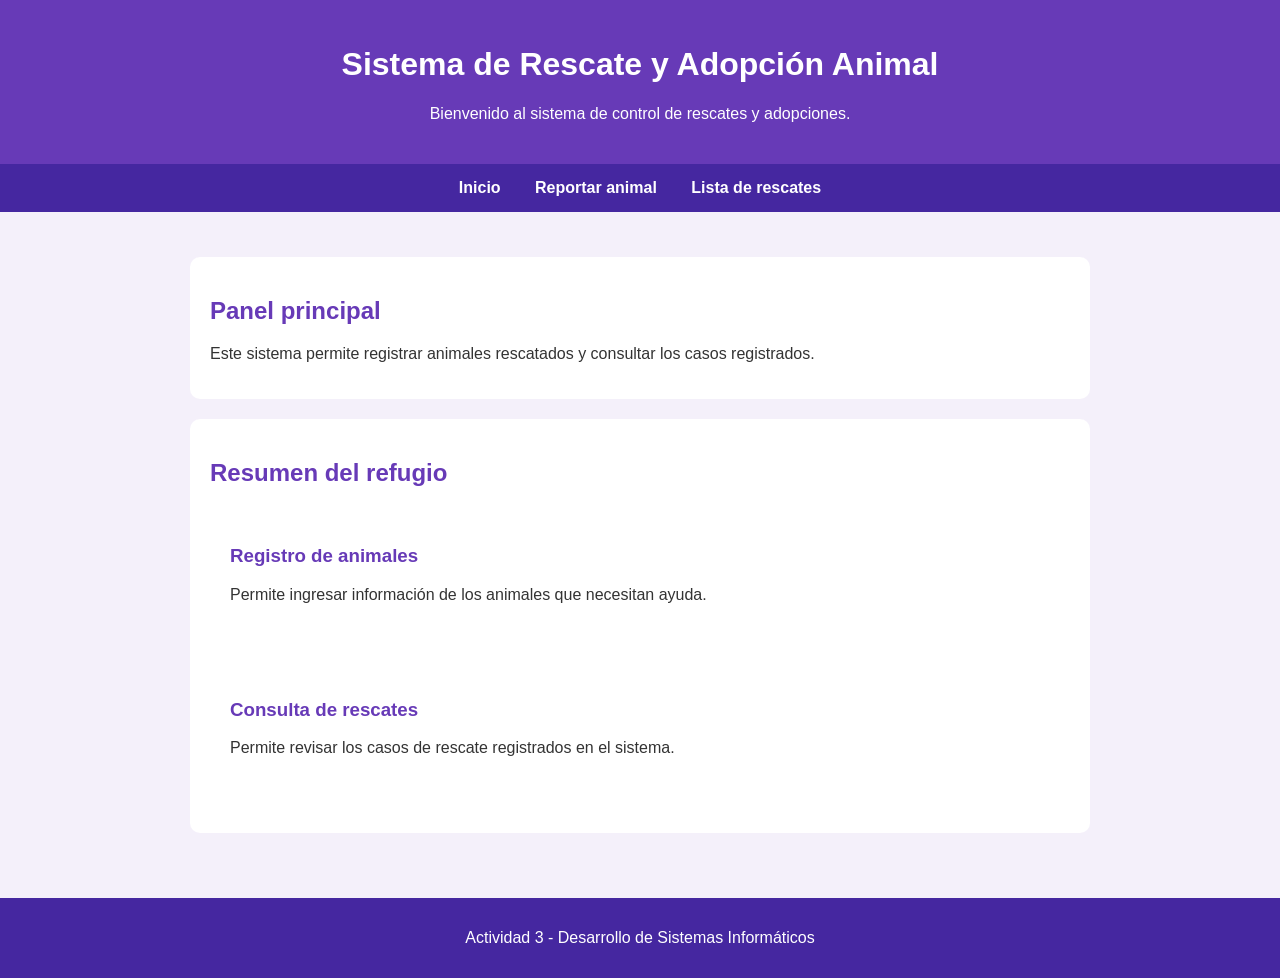
==== index.html @ e50020de "Add files via upload" ====
<!DOCTYPE html><html lang="es"><head>    <meta charset="UTF-8">    <meta name="viewport" content="width=device-width, initial-scale=1.0">    <title>Sistema de Rescate y Adopción Animal</title>    <style>        body {            font-family: Arial, sans-serif;            margin: 0;            background-color: #f4f0fa;            color: #333333;        }        header {            background-color: #673ab7;            color: white;            text-align: center;            padding: 25px;        }        nav {            background-color: #4527a0;            text-align: center;            padding: 15px;        }        nav a {            color: white;            text-decoration: none;            margin: 15px;            font-weight: bold;        }        main {            max-width: 900px;            margin: 25px auto;            padding: 20px;        }        section, article {            background-color: white;            padding: 20px;            margin-bottom: 20px;            border-radius: 10px;        }        h2, h3 {            color: #673ab7;        }        footer {            background-color: #4527a0;            color: white;            text-align: center;            padding: 15px;        }    </style></head><body>    <header>        <h1>Sistema de Rescate y Adopción Animal</h1>        <p>Bienvenido al sistema de control de rescates y adopciones.</p>    </header>    <nav>        <a href="index.html">Inicio</a>        <a href="reportar.html">Reportar animal</a>        <a href="rescates.html">Lista de rescates</a>    </nav>    <main>        <section>            <h2>Panel principal</h2>            <p>Este sistema permite registrar animales rescatados y consultar los casos registrados.</p>        </section>        <section>            <h2>Resumen del refugio</h2>            <article>                <h3>Registro de animales</h3>                <p>Permite ingresar información de los animales que necesitan ayuda.</p>            </article>            <article>                <h3>Consulta de rescates</h3>                <p>Permite revisar los casos de rescate registrados en el sistema.</p>            </article>        </section>    </main>    <footer>        <p>Actividad 3 - Desarrollo de Sistemas Informáticos</p>    </footer></body></html>
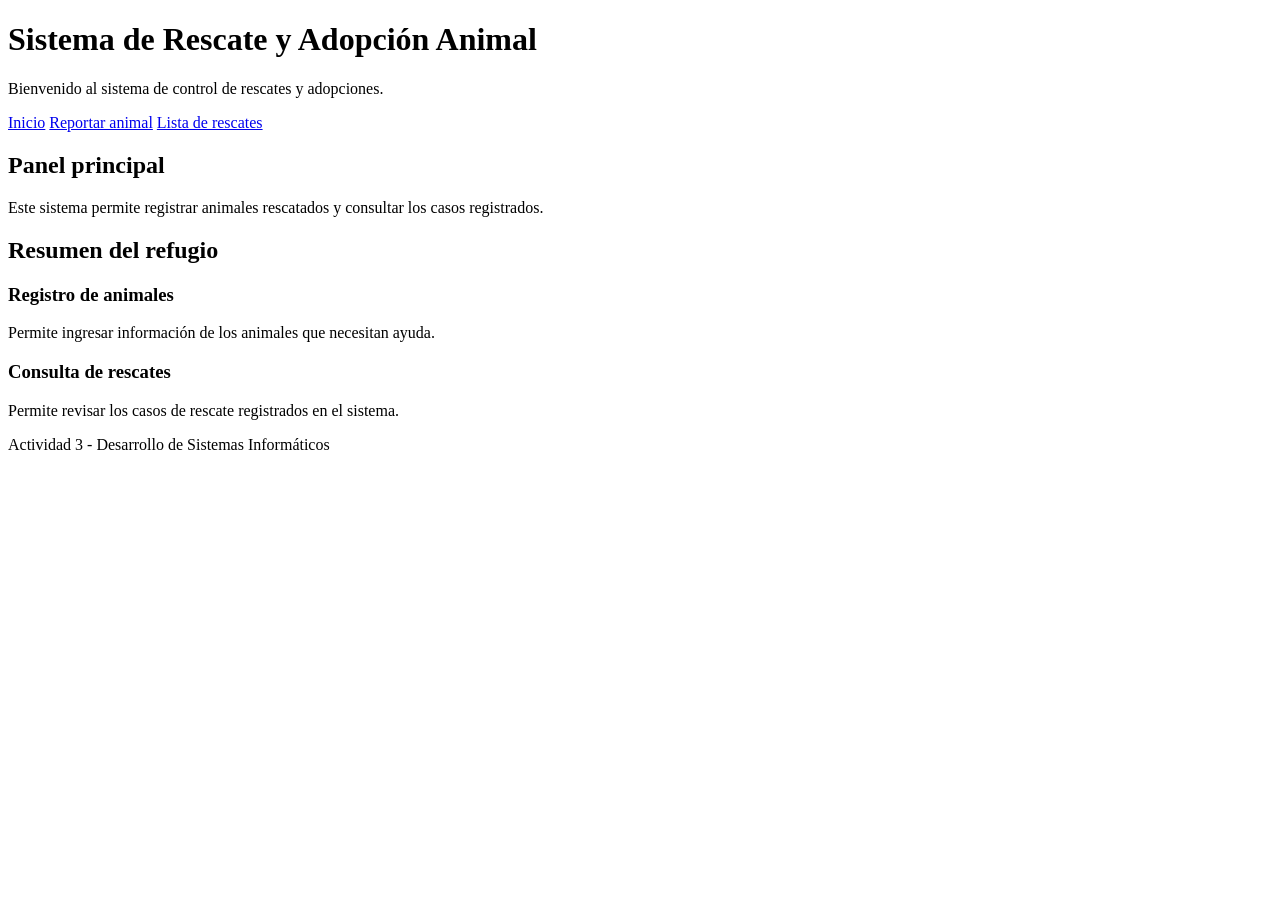
==== commit a166d454: "Update index.html" ====
--- a/index.html
+++ b/index.html
@@ -1,100 +1,47 @@
-<!DOCTYPE html>-<html lang="es">-<head>-    <meta charset="UTF-8">-    <meta name="viewport" content="width=device-width, initial-scale=1.0">-    <title>Sistema de Rescate y Adopción Animal</title>--    <style>-        body {-            font-family: Arial, sans-serif;-            margin: 0;-            background-color: #f4f0fa;-            color: #333333;-        }--        header {-            background-color: #673ab7;-            color: white;-            text-align: center;-            padding: 25px;-        }--        nav {-            background-color: #4527a0;-            text-align: center;-            padding: 15px;-        }--        nav a {-            color: white;-            text-decoration: none;-            margin: 15px;-            font-weight: bold;-        }--        main {-            max-width: 900px;-            margin: 25px auto;-            padding: 20px;-        }--        section, article {-            background-color: white;-            padding: 20px;-            margin-bottom: 20px;-            border-radius: 10px;-        }--        h2, h3 {-            color: #673ab7;-        }--        footer {-            background-color: #4527a0;-            color: white;-            text-align: center;-            padding: 15px;-        }-    </style>-</head>-<body>--    <header>-        <h1>Sistema de Rescate y Adopción Animal</h1>-        <p>Bienvenido al sistema de control de rescates y adopciones.</p>-    </header>--    <nav>-        <a href="index.html">Inicio</a>-        <a href="reportar.html">Reportar animal</a>-        <a href="rescates.html">Lista de rescates</a>-    </nav>--    <main>-        <section>-            <h2>Panel principal</h2>-            <p>Este sistema permite registrar animales rescatados y consultar los casos registrados.</p>-        </section>--        <section>-            <h2>Resumen del refugio</h2>--            <article>-                <h3>Registro de animales</h3>-                <p>Permite ingresar información de los animales que necesitan ayuda.</p>-            </article>--            <article>-                <h3>Consulta de rescates</h3>-                <p>Permite revisar los casos de rescate registrados en el sistema.</p>-            </article>-        </section>-    </main>--    <footer>-        <p>Actividad 3 - Desarrollo de Sistemas Informáticos</p>-    </footer>--</body>-</html>+<!DOCTYPE html>
+<html lang="es">
+<head>
+    <meta charset="UTF-8">
+    <meta name="viewport" content="width=device-width, initial-scale=1.0">
+    <title>Sistema de Rescate y Adopción Animal</title>
+</head>
+<body>
+
+    <header>
+        <h1>Sistema de Rescate y Adopción Animal</h1>
+        <p>Bienvenido al sistema de control de rescates y adopciones.</p>
+    </header>
+
+    <nav>
+        <a href="index.html">Inicio</a>
+        <a href="reportar.html">Reportar animal</a>
+        <a href="rescates.html">Lista de rescates</a>
+    </nav>
+
+    <main>
+        <section>
+            <h2>Panel principal</h2>
+            <p>Este sistema permite registrar animales rescatados y consultar los casos registrados.</p>
+        </section>
+
+        <section>
+            <h2>Resumen del refugio</h2>
+
+            <article>
+                <h3>Registro de animales</h3>
+                <p>Permite ingresar información de los animales que necesitan ayuda.</p>
+            </article>
+
+            <article>
+                <h3>Consulta de rescates</h3>
+                <p>Permite revisar los casos de rescate registrados en el sistema.</p>
+            </article>
+        </section>
+    </main>
+
+    <footer>
+        <p>Actividad 3 - Desarrollo de Sistemas Informáticos</p>
+    </footer>
+
+</body>
+</html>
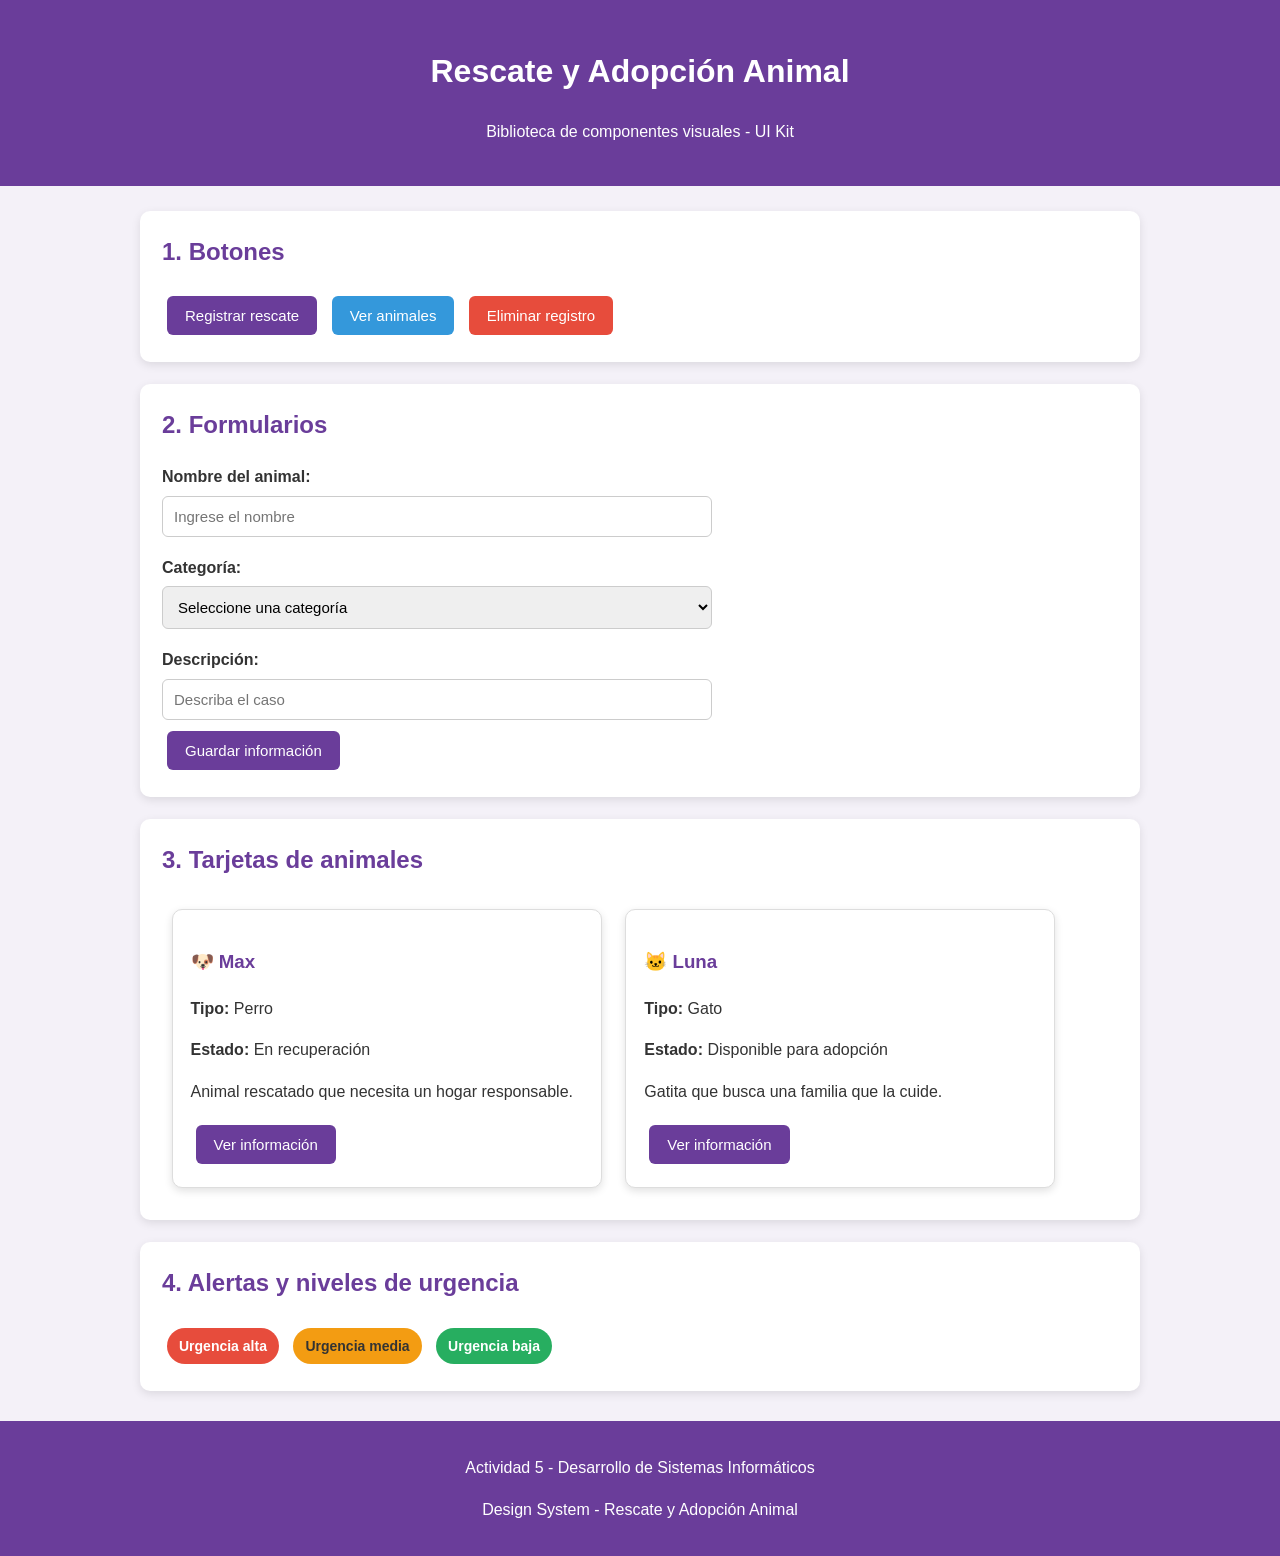
==== commit 30fbd296: "Add files via upload" ====
--- a/index.html
+++ b/index.html
@@ -1,47 +1,84 @@
-<!DOCTYPE html>
-<html lang="es">
-<head>
-    <meta charset="UTF-8">
-    <meta name="viewport" content="width=device-width, initial-scale=1.0">
-    <title>Sistema de Rescate y Adopción Animal</title>
-</head>
-<body>
-
-    <header>
-        <h1>Sistema de Rescate y Adopción Animal</h1>
-        <p>Bienvenido al sistema de control de rescates y adopciones.</p>
-    </header>
-
-    <nav>
-        <a href="index.html">Inicio</a>
-        <a href="reportar.html">Reportar animal</a>
-        <a href="rescates.html">Lista de rescates</a>
-    </nav>
-
-    <main>
-        <section>
-            <h2>Panel principal</h2>
-            <p>Este sistema permite registrar animales rescatados y consultar los casos registrados.</p>
-        </section>
-
-        <section>
-            <h2>Resumen del refugio</h2>
-
-            <article>
-                <h3>Registro de animales</h3>
-                <p>Permite ingresar información de los animales que necesitan ayuda.</p>
-            </article>
-
-            <article>
-                <h3>Consulta de rescates</h3>
-                <p>Permite revisar los casos de rescate registrados en el sistema.</p>
-            </article>
-        </section>
-    </main>
-
-    <footer>
-        <p>Actividad 3 - Desarrollo de Sistemas Informáticos</p>
-    </footer>
-
-</body>
-</html>
+
+<!DOCTYPE html>
+<html lang="es">
+<head>
+    <meta charset="UTF-8">
+    <meta name="viewport" content="width=device-width, initial-scale=1.0">
+    <title>UI Kit - Rescate Animal</title>
+    <link rel="stylesheet" href="style.css">
+</head>
+<body>
+
+    <header class="encabezado">
+        <h1>Rescate y Adopción Animal</h1>
+        <p>Biblioteca de componentes visuales - UI Kit</p>
+    </header>
+
+    <main class="contenedor">
+
+        <section class="seccion">
+            <h2>1. Botones</h2>
+            <button class="btn btn-primario">Registrar rescate</button>
+            <button class="btn btn-secundario">Ver animales</button>
+            <button class="btn btn-peligro">Eliminar registro</button>
+        </section>
+
+        <section class="seccion">
+            <h2>2. Formularios</h2>
+
+            <form>
+                <label for="nombre">Nombre del animal:</label>
+                <input type="text" id="nombre" placeholder="Ingrese el nombre">
+
+                <label for="categoria">Categoría:</label>
+                <select id="categoria">
+                    <option>Seleccione una categoría</option>
+                    <option>Perro</option>
+                    <option>Gato</option>
+                    <option>Otro</option>
+                </select>
+
+                <label for="descripcion">Descripción:</label>
+                <input type="text" id="descripcion" placeholder="Describa el caso">
+
+                <button type="button" class="btn btn-primario">Guardar información</button>
+            </form>
+        </section>
+
+        <section class="seccion">
+            <h2>3. Tarjetas de animales</h2>
+
+            <article class="tarjeta">
+                <h3>🐶 Max</h3>
+                <p><strong>Tipo:</strong> Perro</p>
+                <p><strong>Estado:</strong> En recuperación</p>
+                <p>Animal rescatado que necesita un hogar responsable.</p>
+                <button class="btn btn-primario">Ver información</button>
+            </article>
+
+            <article class="tarjeta">
+                <h3>🐱 Luna</h3>
+                <p><strong>Tipo:</strong> Gato</p>
+                <p><strong>Estado:</strong> Disponible para adopción</p>
+                <p>Gatita que busca una familia que la cuide.</p>
+                <button class="btn btn-primario">Ver información</button>
+            </article>
+        </section>
+
+        <section class="seccion">
+            <h2>4. Alertas y niveles de urgencia</h2>
+
+            <span class="badge badge-alta">Urgencia alta</span>
+            <span class="badge badge-media">Urgencia media</span>
+            <span class="badge badge-baja">Urgencia baja</span>
+        </section>
+
+    </main>
+
+    <footer class="pie">
+        <p>Actividad 5 - Desarrollo de Sistemas Informáticos</p>
+        <p>Design System - Rescate y Adopción Animal</p>
+    </footer>
+
+</body>
+</html>
--- a/style.css
+++ b/style.css
@@ -0,0 +1,191 @@
+
+/* 1. Variables de colores del sistema */
+:root {
+    --color-primario: #6a3d9a;
+    --color-secundario: #3498db;
+    --color-exito: #27ae60;
+    --color-error: #e74c3c;
+    --color-advertencia: #f39c12;
+    --color-fondo: #f4f1f8;
+    --color-texto: #333333;
+    --color-blanco: #ffffff;
+}
+
+/* 2. Configuración general */
+* {
+    box-sizing: border-box;
+}
+
+body {
+    margin: 0;
+    font-family: Arial, sans-serif;
+    background-color: var(--color-fondo);
+    color: var(--color-texto);
+    line-height: 1.6;
+}
+
+/* 3. Encabezado */
+.encabezado {
+    background-color: var(--color-primario);
+    color: var(--color-blanco);
+    text-align: center;
+    padding: 25px;
+}
+
+/* 4. Contenedor principal */
+.contenedor {
+    width: 90%;
+    max-width: 1000px;
+    margin: 25px auto;
+}
+
+.seccion {
+    background-color: var(--color-blanco);
+    padding: 22px;
+    margin-bottom: 22px;
+    border-radius: 10px;
+    box-shadow: 0 3px 10px rgba(0, 0, 0, 0.10);
+}
+
+h2 {
+    color: var(--color-primario);
+    margin-top: 0;
+}
+
+/* 5. Botones */
+.btn {
+    padding: 11px 18px;
+    border: none;
+    border-radius: 6px;
+    cursor: pointer;
+    font-size: 15px;
+    margin: 5px;
+    transition: background-color 0.3s;
+}
+
+.btn-primario {
+    background-color: var(--color-primario);
+    color: var(--color-blanco);
+}
+
+.btn-primario:hover {
+    background-color: #4b2870;
+}
+
+.btn-secundario {
+    background-color: var(--color-secundario);
+    color: var(--color-blanco);
+}
+
+.btn-secundario:hover {
+    background-color: #216b9c;
+}
+
+.btn-peligro {
+    background-color: var(--color-error);
+    color: var(--color-blanco);
+}
+
+.btn-peligro:hover {
+    background-color: #b93227;
+}
+
+.btn:focus {
+    outline: 3px solid var(--color-advertencia);
+    outline-offset: 3px;
+}
+
+/* 6. Formularios */
+form {
+    max-width: 550px;
+}
+
+label {
+    display: block;
+    margin-top: 12px;
+    font-weight: bold;
+}
+
+input,
+select {
+    width: 100%;
+    padding: 11px;
+    margin: 6px 0;
+    border: 1px solid #cccccc;
+    border-radius: 6px;
+    font-size: 15px;
+}
+
+input:focus,
+select:focus {
+    outline: none;
+    border-color: var(--color-primario);
+    box-shadow: 0 0 5px rgba(106, 61, 154, 0.4);
+}
+
+/* 7. Tarjetas de animales */
+.tarjeta {
+    display: inline-block;
+    vertical-align: top;
+    width: 45%;
+    min-width: 240px;
+    margin: 10px 1%;
+    padding: 18px;
+    border-radius: 10px;
+    background-color: var(--color-blanco);
+    border: 1px solid #dddddd;
+    box-shadow: 0 3px 8px rgba(0, 0, 0, 0.12);
+}
+
+.tarjeta h3 {
+    color: var(--color-primario);
+}
+
+/* 8. Alertas y etiquetas */
+.badge {
+    display: inline-block;
+    padding: 7px 12px;
+    margin: 5px;
+    border-radius: 20px;
+    color: var(--color-blanco);
+    font-size: 14px;
+    font-weight: bold;
+}
+
+.badge-alta {
+    background-color: var(--color-error);
+}
+
+.badge-media {
+    background-color: var(--color-advertencia);
+    color: #333333;
+}
+
+.badge-baja {
+    background-color: var(--color-exito);
+}
+
+/* 9. Pie de página */
+.pie {
+    background-color: var(--color-primario);
+    color: var(--color-blanco);
+    text-align: center;
+    padding: 18px;
+    margin-top: 30px;
+}
+
+/* 10. Adaptación a pantallas pequeñas */
+@media (max-width: 600px) {
+    .contenedor {
+        width: 95%;
+    }
+
+    .tarjeta {
+        width: 100%;
+        margin: 10px 0;
+    }
+
+    .btn {
+        margin: 5px 0;
+    }
+}
